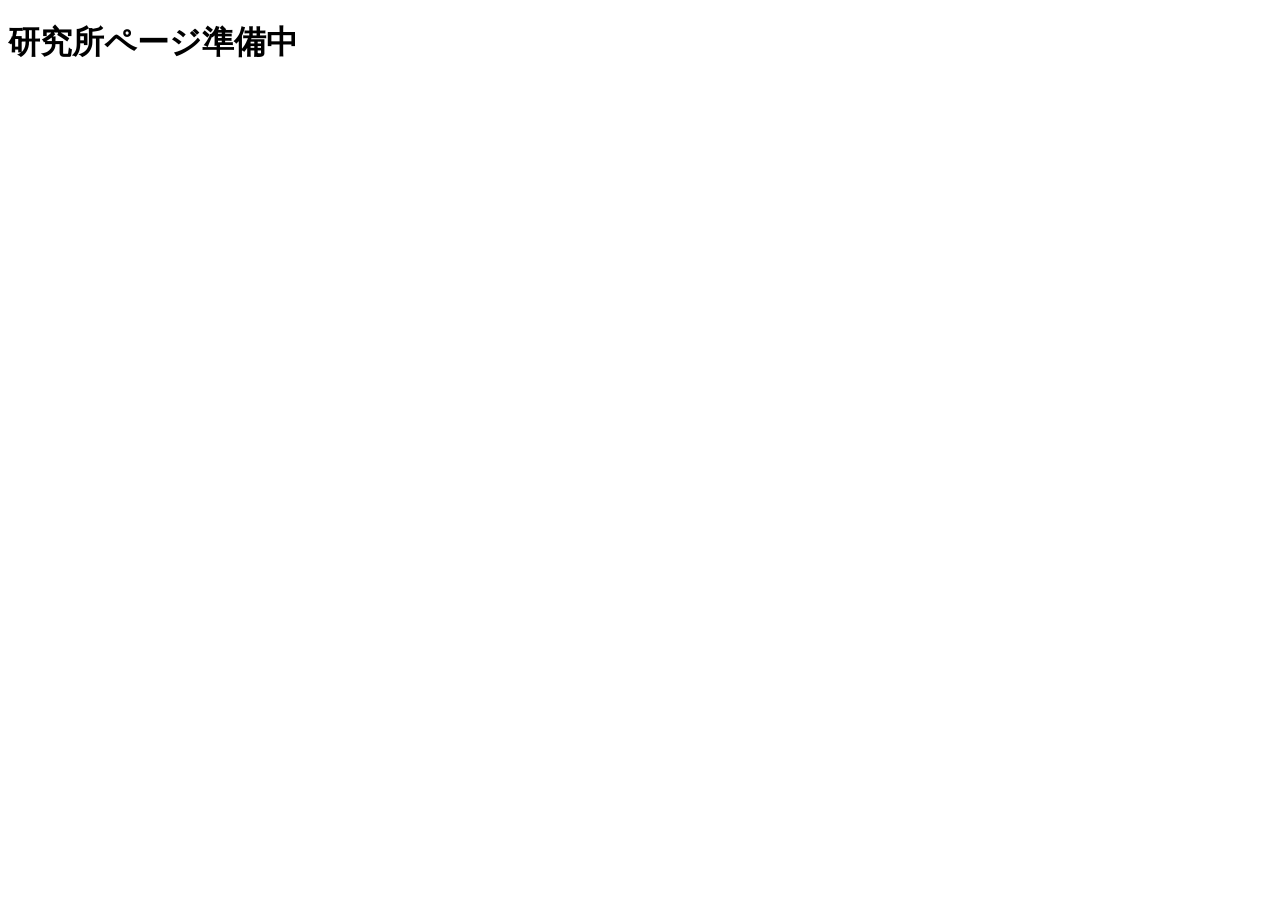
==== index.html @ 5fec9b0f "Add initial HTML structure for research page" ====
<!DOCTYPE html>
<html lang="ja">
<head>
  <meta charset="UTF-8">
  <meta name="viewport" content="width=device-width, initial-scale=1">
  <title>研究所ページ</title>
</head>
<body>
  <h1>研究所ページ準備中</h1>
</body>
</html>
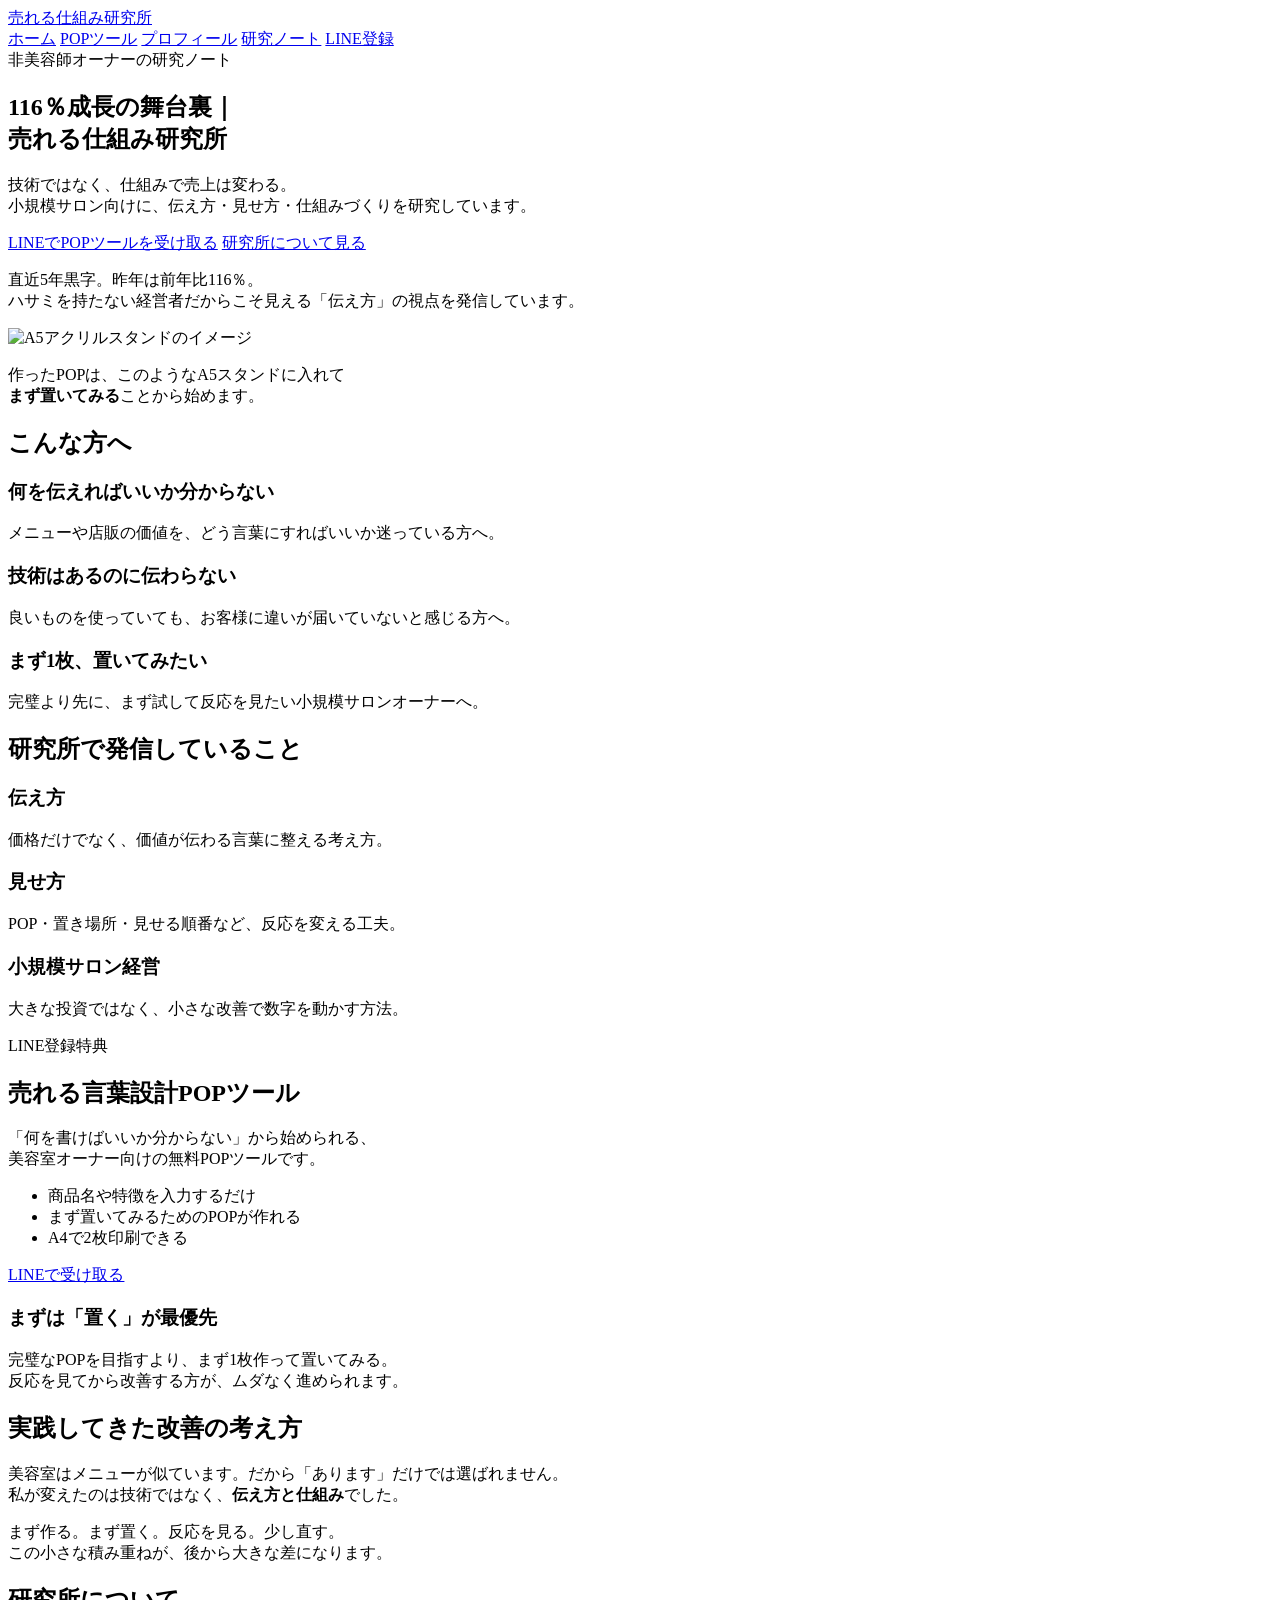
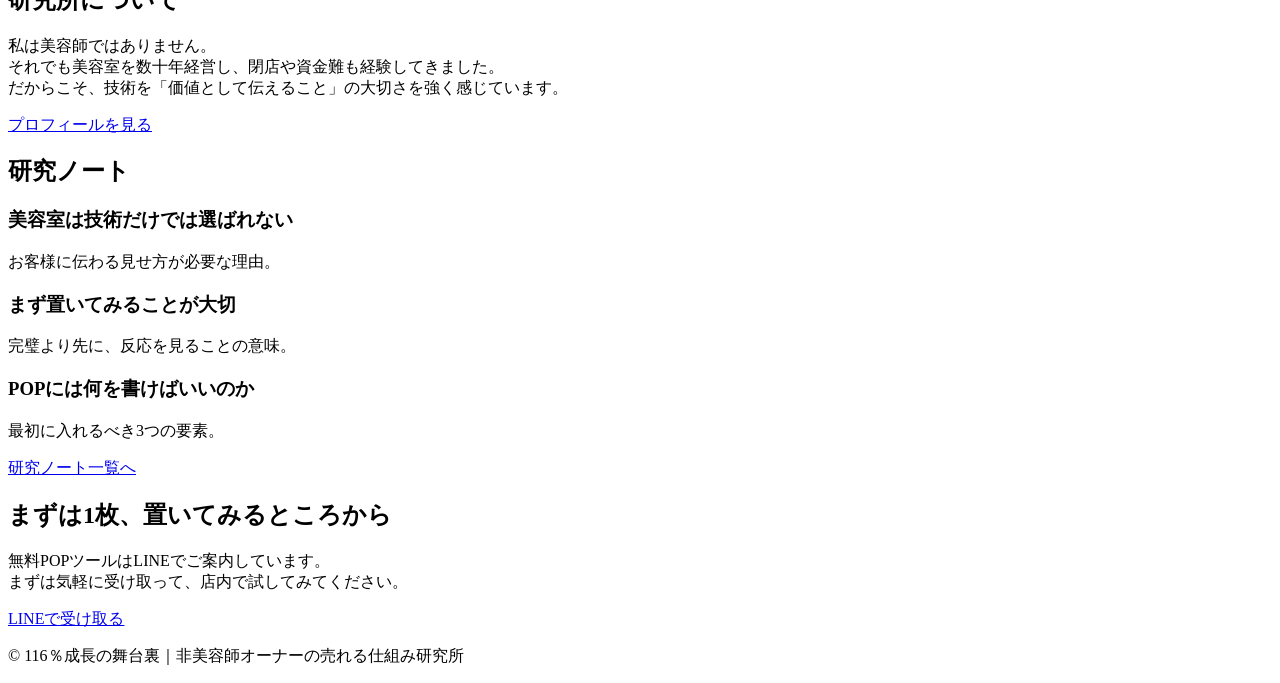
==== commit a736cc92: "Revise index.html with new title and content Updated the title and added a meta description for SEO." ====
--- a/index.html
+++ b/index.html
@@ -3,9 +3,194 @@
 <head>
   <meta charset="UTF-8">
   <meta name="viewport" content="width=device-width, initial-scale=1">
-  <title>研究所ページ</title>
+  <title>116％成長の舞台裏｜非美容師オーナーの売れる仕組み研究所</title>
+  <meta name="description" content="非美容師オーナーの売れる仕組み研究所。小規模サロン向けに、伝え方・見せ方・仕組みづくりを研究しています。">
+  <link rel="stylesheet" href="styles.css">
 </head>
 <body>
-  <h1>研究所ページ準備中</h1>
+  <header class="site-header">
+    <div class="container header-inner">
+      <a href="index.html" class="logo">売れる仕組み研究所</a>
+      <nav class="nav">
+        <a href="index.html">ホーム</a>
+        <a href="pop-tool.html">POPツール</a>
+        <a href="profile.html">プロフィール</a>
+        <a href="blog.html">研究ノート</a>
+        <a href="line.html">LINE登録</a>
+      </nav>
+    </div>
+  </header>
+
+  <main>
+    <section class="hero">
+      <div class="container hero-grid">
+        <div class="hero-text">
+          <span class="badge">非美容師オーナーの研究ノート</span>
+          <h1>116％成長の舞台裏｜<br>売れる仕組み研究所</h1>
+          <p class="hero-lead">
+            技術ではなく、仕組みで売上は変わる。<br>
+            小規模サロン向けに、伝え方・見せ方・仕組みづくりを研究しています。
+          </p>
+
+          <div class="hero-buttons">
+            <a class="btn btn-line" href="line.html">LINEでPOPツールを受け取る</a>
+            <a class="btn btn-sub" href="profile.html">研究所について見る</a>
+          </div>
+
+          <p class="hero-note">
+            直近5年黒字。昨年は前年比116％。<br>
+            ハサミを持たない経営者だからこそ見える「伝え方」の視点を発信しています。
+          </p>
+        </div>
+
+        <div class="hero-visual">
+          <img src="images/acrylic-stand.png" alt="A5アクリルスタンドのイメージ">
+          <p>
+            作ったPOPは、このようなA5スタンドに入れて<br>
+            <strong>まず置いてみる</strong>ことから始めます。
+          </p>
+        </div>
+      </div>
+    </section>
+
+    <section class="section">
+      <div class="container">
+        <h2 class="section-title">こんな方へ</h2>
+        <div class="card-grid">
+          <div class="card">
+            <h3>何を伝えればいいか分からない</h3>
+            <p>メニューや店販の価値を、どう言葉にすればいいか迷っている方へ。</p>
+          </div>
+          <div class="card">
+            <h3>技術はあるのに伝わらない</h3>
+            <p>良いものを使っていても、お客様に違いが届いていないと感じる方へ。</p>
+          </div>
+          <div class="card">
+            <h3>まず1枚、置いてみたい</h3>
+            <p>完璧より先に、まず試して反応を見たい小規模サロンオーナーへ。</p>
+          </div>
+        </div>
+      </div>
+    </section>
+
+    <section class="section section-soft">
+      <div class="container">
+        <h2 class="section-title">研究所で発信していること</h2>
+        <div class="card-grid">
+          <div class="card">
+            <h3>伝え方</h3>
+            <p>価格だけでなく、価値が伝わる言葉に整える考え方。</p>
+          </div>
+          <div class="card">
+            <h3>見せ方</h3>
+            <p>POP・置き場所・見せる順番など、反応を変える工夫。</p>
+          </div>
+          <div class="card">
+            <h3>小規模サロン経営</h3>
+            <p>大きな投資ではなく、小さな改善で数字を動かす方法。</p>
+          </div>
+        </div>
+      </div>
+    </section>
+
+    <section class="section">
+      <div class="container feature-grid">
+        <div class="feature-text">
+          <span class="badge">LINE登録特典</span>
+          <h2 class="section-title left">売れる言葉設計POPツール</h2>
+          <p>
+            「何を書けばいいか分からない」から始められる、<br>
+            美容室オーナー向けの無料POPツールです。
+          </p>
+          <ul class="simple-list">
+            <li>商品名や特徴を入力するだけ</li>
+            <li>まず置いてみるためのPOPが作れる</li>
+            <li>A4で2枚印刷できる</li>
+          </ul>
+          <a class="btn btn-line" href="line.html">LINEで受け取る</a>
+        </div>
+
+        <div class="feature-box">
+          <h3>まずは「置く」が最優先</h3>
+          <p>
+            完璧なPOPを目指すより、まず1枚作って置いてみる。<br>
+            反応を見てから改善する方が、ムダなく進められます。
+          </p>
+        </div>
+      </div>
+    </section>
+
+    <section class="section section-soft">
+      <div class="container">
+        <h2 class="section-title">実践してきた改善の考え方</h2>
+        <div class="single-box">
+          <p>
+            美容室はメニューが似ています。だから「あります」だけでは選ばれません。<br>
+            私が変えたのは技術ではなく、<strong>伝え方と仕組み</strong>でした。
+          </p>
+          <p>
+            まず作る。まず置く。反応を見る。少し直す。<br>
+            この小さな積み重ねが、後から大きな差になります。
+          </p>
+        </div>
+      </div>
+    </section>
+
+    <section class="section">
+      <div class="container profile-teaser">
+        <div>
+          <h2 class="section-title left">研究所について</h2>
+          <p>
+            私は美容師ではありません。<br>
+            それでも美容室を数十年経営し、閉店や資金難も経験してきました。<br>
+            だからこそ、技術を「価値として伝えること」の大切さを強く感じています。
+          </p>
+          <a class="btn btn-sub" href="profile.html">プロフィールを見る</a>
+        </div>
+      </div>
+    </section>
+
+    <section class="section section-soft">
+      <div class="container">
+        <h2 class="section-title">研究ノート</h2>
+        <div class="card-grid">
+          <div class="card">
+            <h3>美容室は技術だけでは選ばれない</h3>
+            <p>お客様に伝わる見せ方が必要な理由。</p>
+          </div>
+          <div class="card">
+            <h3>まず置いてみることが大切</h3>
+            <p>完璧より先に、反応を見ることの意味。</p>
+          </div>
+          <div class="card">
+            <h3>POPには何を書けばいいのか</h3>
+            <p>最初に入れるべき3つの要素。</p>
+          </div>
+        </div>
+        <div class="center">
+          <a class="btn btn-sub" href="blog.html">研究ノート一覧へ</a>
+        </div>
+      </div>
+    </section>
+
+    <section class="section cta-final">
+      <div class="container">
+        <h2 class="section-title">まずは1枚、置いてみるところから</h2>
+        <p>
+          無料POPツールはLINEでご案内しています。<br>
+          まずは気軽に受け取って、店内で試してみてください。
+        </p>
+        <a class="btn btn-line" href="line.html">LINEで受け取る</a>
+      </div>
+    </section>
+  </main>
+
+  <footer class="site-footer">
+    <div class="container">
+      <p>© 116％成長の舞台裏｜非美容師オーナーの売れる仕組み研究所</p>
+    </div>
+  </footer>
+
+  <script src="script.js"></script>
 </body>
 </html>
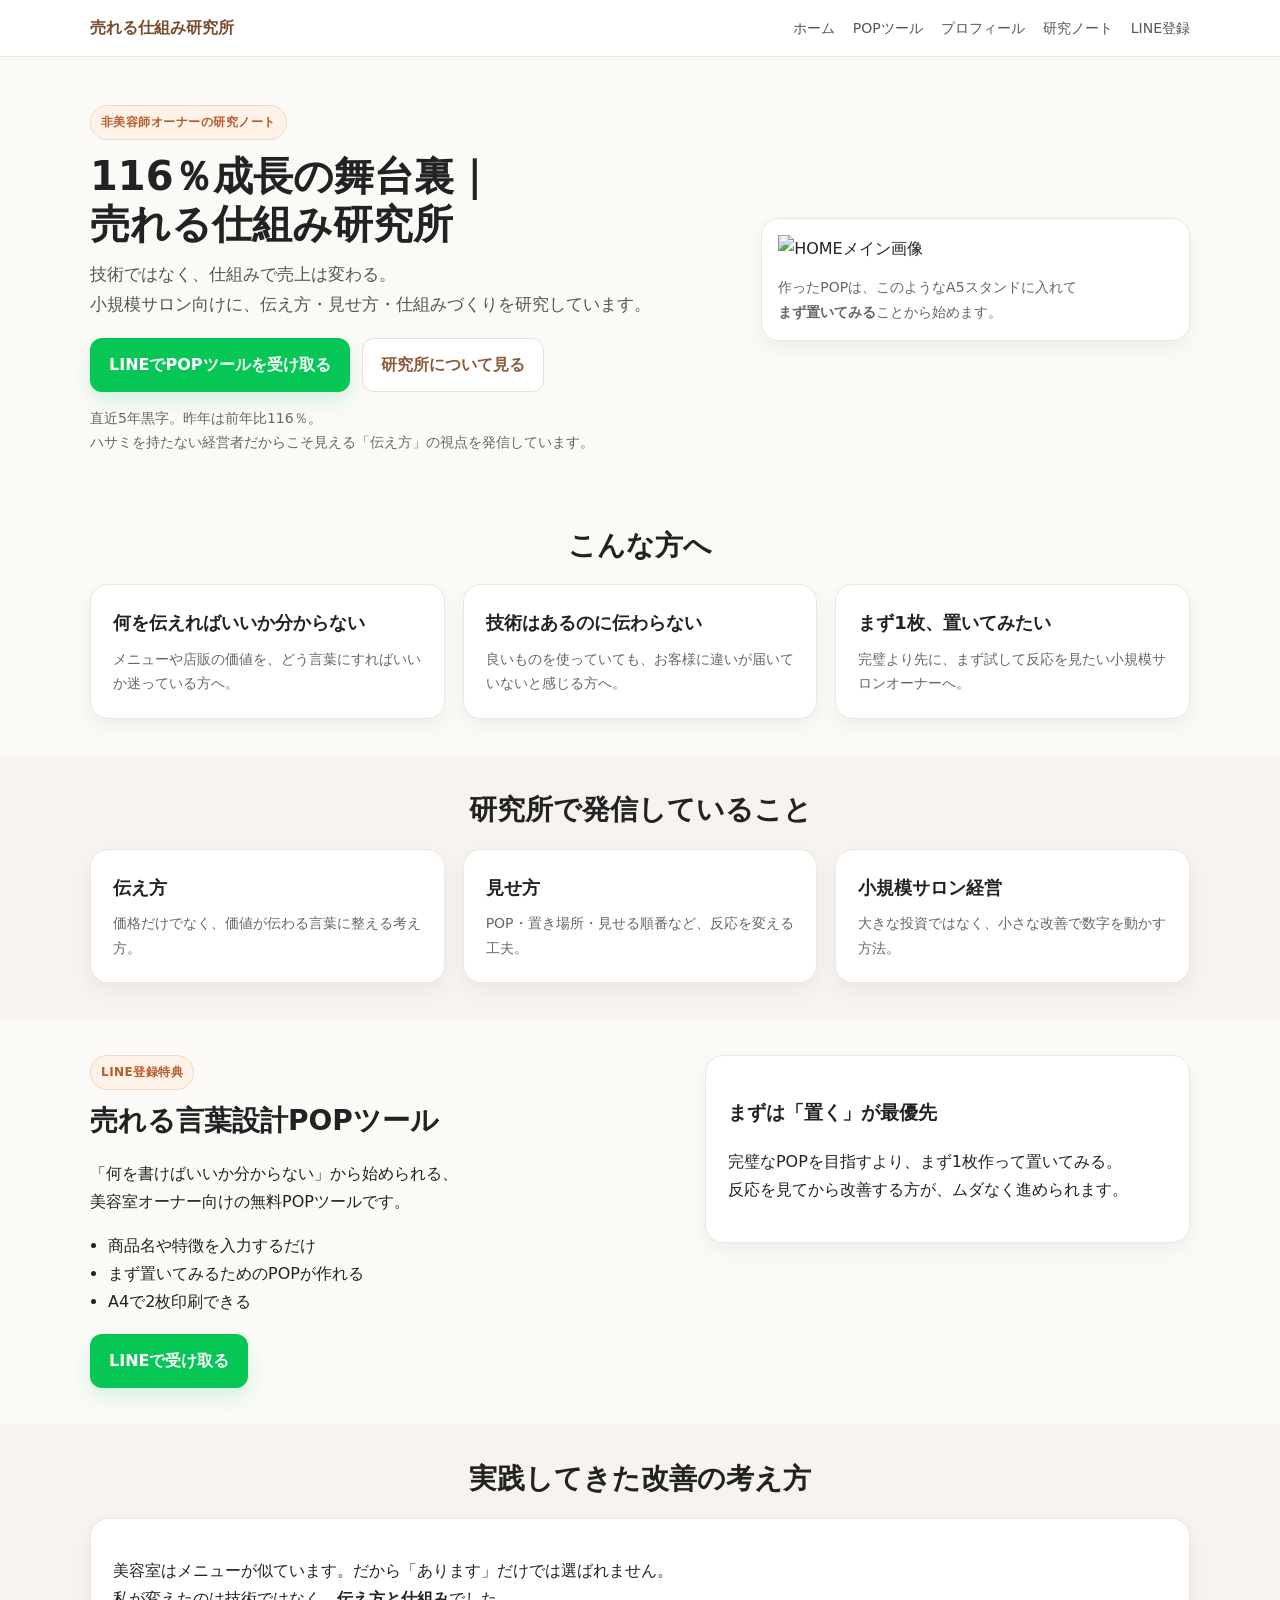
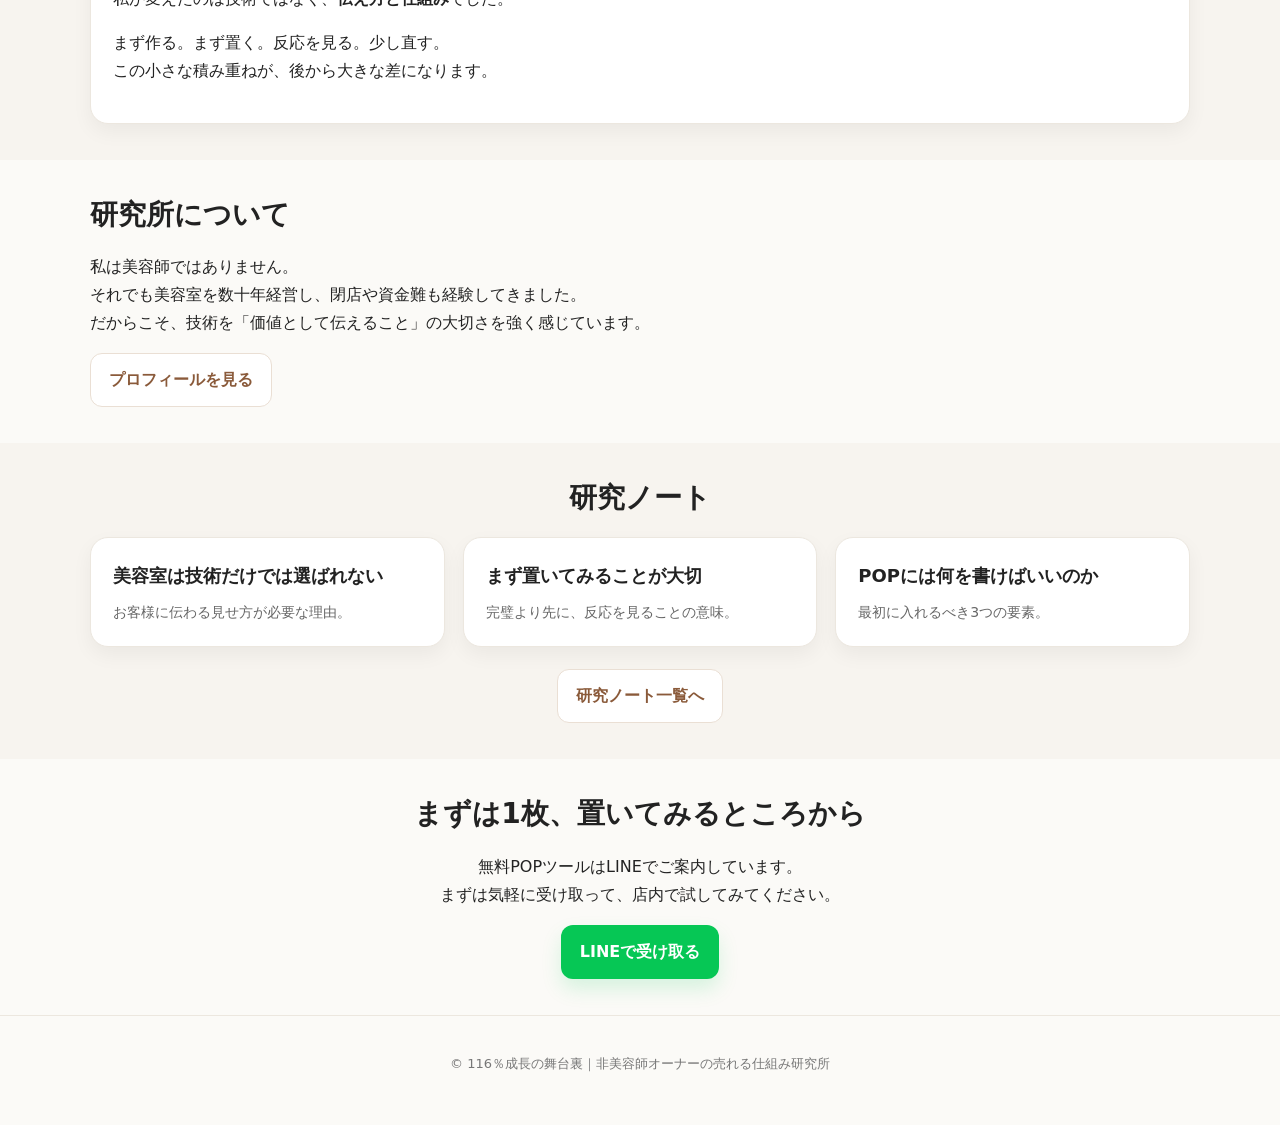
==== commit 6f6fce4d: "Update index.html" ====
--- a/index.html
+++ b/index.html
@@ -44,7 +44,7 @@
         </div>
 
         <div class="hero-visual">
-          <img src="images/acrylic-stand.png" alt="A5アクリルスタンドのイメージ">
+          <img src="images/home-main.png" alt="HOMEメイン画像">
           <p>
             作ったPOPは、このようなA5スタンドに入れて<br>
             <strong>まず置いてみる</strong>ことから始めます。
--- a/styles.css
+++ b/styles.css
@@ -0,0 +1,250 @@
+*{
+  box-sizing:border-box;
+}
+
+body{
+  margin:0;
+  font-family:system-ui,-apple-system,BlinkMacSystemFont,"Segoe UI","Hiragino Kaku Gothic ProN","Noto Sans JP",sans-serif;
+  color:#222;
+  background:#fbfaf7;
+  line-height:1.75;
+}
+
+a{
+  color:inherit;
+  text-decoration:none;
+}
+
+img{
+  max-width:100%;
+  display:block;
+}
+
+.container{
+  width:min(1100px, calc(100% - 32px));
+  margin:0 auto;
+}
+
+.site-header{
+  position:sticky;
+  top:0;
+  z-index:10;
+  background:rgba(255,255,255,.9);
+  backdrop-filter:blur(8px);
+  border-bottom:1px solid #ece7df;
+}
+
+.header-inner{
+  display:flex;
+  justify-content:space-between;
+  align-items:center;
+  padding:14px 0;
+  gap:20px;
+}
+
+.logo{
+  font-weight:800;
+  color:#7a4c2f;
+}
+
+.nav{
+  display:flex;
+  gap:18px;
+  flex-wrap:wrap;
+  font-size:14px;
+  color:#555;
+}
+
+.hero{
+  padding:48px 0 36px;
+}
+
+.hero-grid{
+  display:grid;
+  grid-template-columns:1.2fr .8fr;
+  gap:28px;
+  align-items:center;
+}
+
+.badge{
+  display:inline-block;
+  font-size:12px;
+  letter-spacing:.04em;
+  padding:6px 10px;
+  border-radius:999px;
+  background:#fff3e9;
+  border:1px solid #f0d7c4;
+  color:#b85b2e;
+  font-weight:700;
+  margin-bottom:12px;
+}
+
+h1{
+  margin:0 0 12px;
+  font-size:40px;
+  line-height:1.2;
+}
+
+.hero-lead{
+  font-size:17px;
+  color:#555;
+  margin:0 0 18px;
+}
+
+.hero-buttons{
+  display:flex;
+  gap:12px;
+  flex-wrap:wrap;
+  margin-bottom:14px;
+}
+
+.hero-note{
+  font-size:14px;
+  color:#666;
+  margin:0;
+}
+
+.hero-visual{
+  background:#fff;
+  border:1px solid #ece7df;
+  border-radius:18px;
+  padding:16px;
+  box-shadow:0 8px 20px rgba(0,0,0,.05);
+}
+
+.hero-visual p{
+  margin:12px 0 0;
+  font-size:14px;
+  color:#666;
+}
+
+.section{
+  padding:36px 0;
+}
+
+.section-soft{
+  background:#f7f4ef;
+}
+
+.section-title{
+  text-align:center;
+  font-size:28px;
+  margin:0 0 20px;
+  line-height:1.35;
+}
+
+.section-title.left{
+  text-align:left;
+}
+
+.card-grid{
+  display:grid;
+  grid-template-columns:repeat(3, 1fr);
+  gap:18px;
+}
+
+.card{
+  background:#fff;
+  border:1px solid #ece7df;
+  border-radius:18px;
+  padding:22px;
+  box-shadow:0 8px 20px rgba(0,0,0,.05);
+}
+
+.card h3{
+  margin:0 0 8px;
+  font-size:18px;
+}
+
+.card p{
+  margin:0;
+  color:#666;
+  font-size:14px;
+}
+
+.feature-grid{
+  display:grid;
+  grid-template-columns:1.1fr .9fr;
+  gap:22px;
+  align-items:start;
+}
+
+.feature-box,
+.single-box{
+  background:#fff;
+  border:1px solid #ece7df;
+  border-radius:18px;
+  padding:22px;
+  box-shadow:0 8px 20px rgba(0,0,0,.05);
+}
+
+.simple-list{
+  padding-left:18px;
+  margin:12px 0 18px;
+}
+
+.profile-teaser{
+  display:grid;
+  grid-template-columns:1fr;
+}
+
+.btn{
+  display:inline-flex;
+  align-items:center;
+  justify-content:center;
+  min-height:46px;
+  padding:12px 18px;
+  border-radius:12px;
+  font-weight:800;
+  border:1px solid transparent;
+}
+
+.btn-line{
+  background:#06c755;
+  color:#fff;
+  box-shadow:0 10px 20px rgba(6,199,85,.15);
+}
+
+.btn-sub{
+  background:#fff;
+  border-color:#eadfd4;
+  color:#8a5a3a;
+}
+
+.center{
+  text-align:center;
+  margin-top:22px;
+}
+
+.cta-final{
+  text-align:center;
+}
+
+.site-footer{
+  border-top:1px solid #ece7df;
+  padding:24px 0 36px;
+  text-align:center;
+  font-size:13px;
+  color:#777;
+}
+
+@media (max-width: 900px){
+  .hero-grid,
+  .feature-grid,
+  .card-grid{
+    grid-template-columns:1fr;
+  }
+
+  h1{
+    font-size:32px;
+  }
+
+  .section-title{
+    font-size:24px;
+  }
+
+  .header-inner{
+    align-items:flex-start;
+    flex-direction:column;
+  }
+}
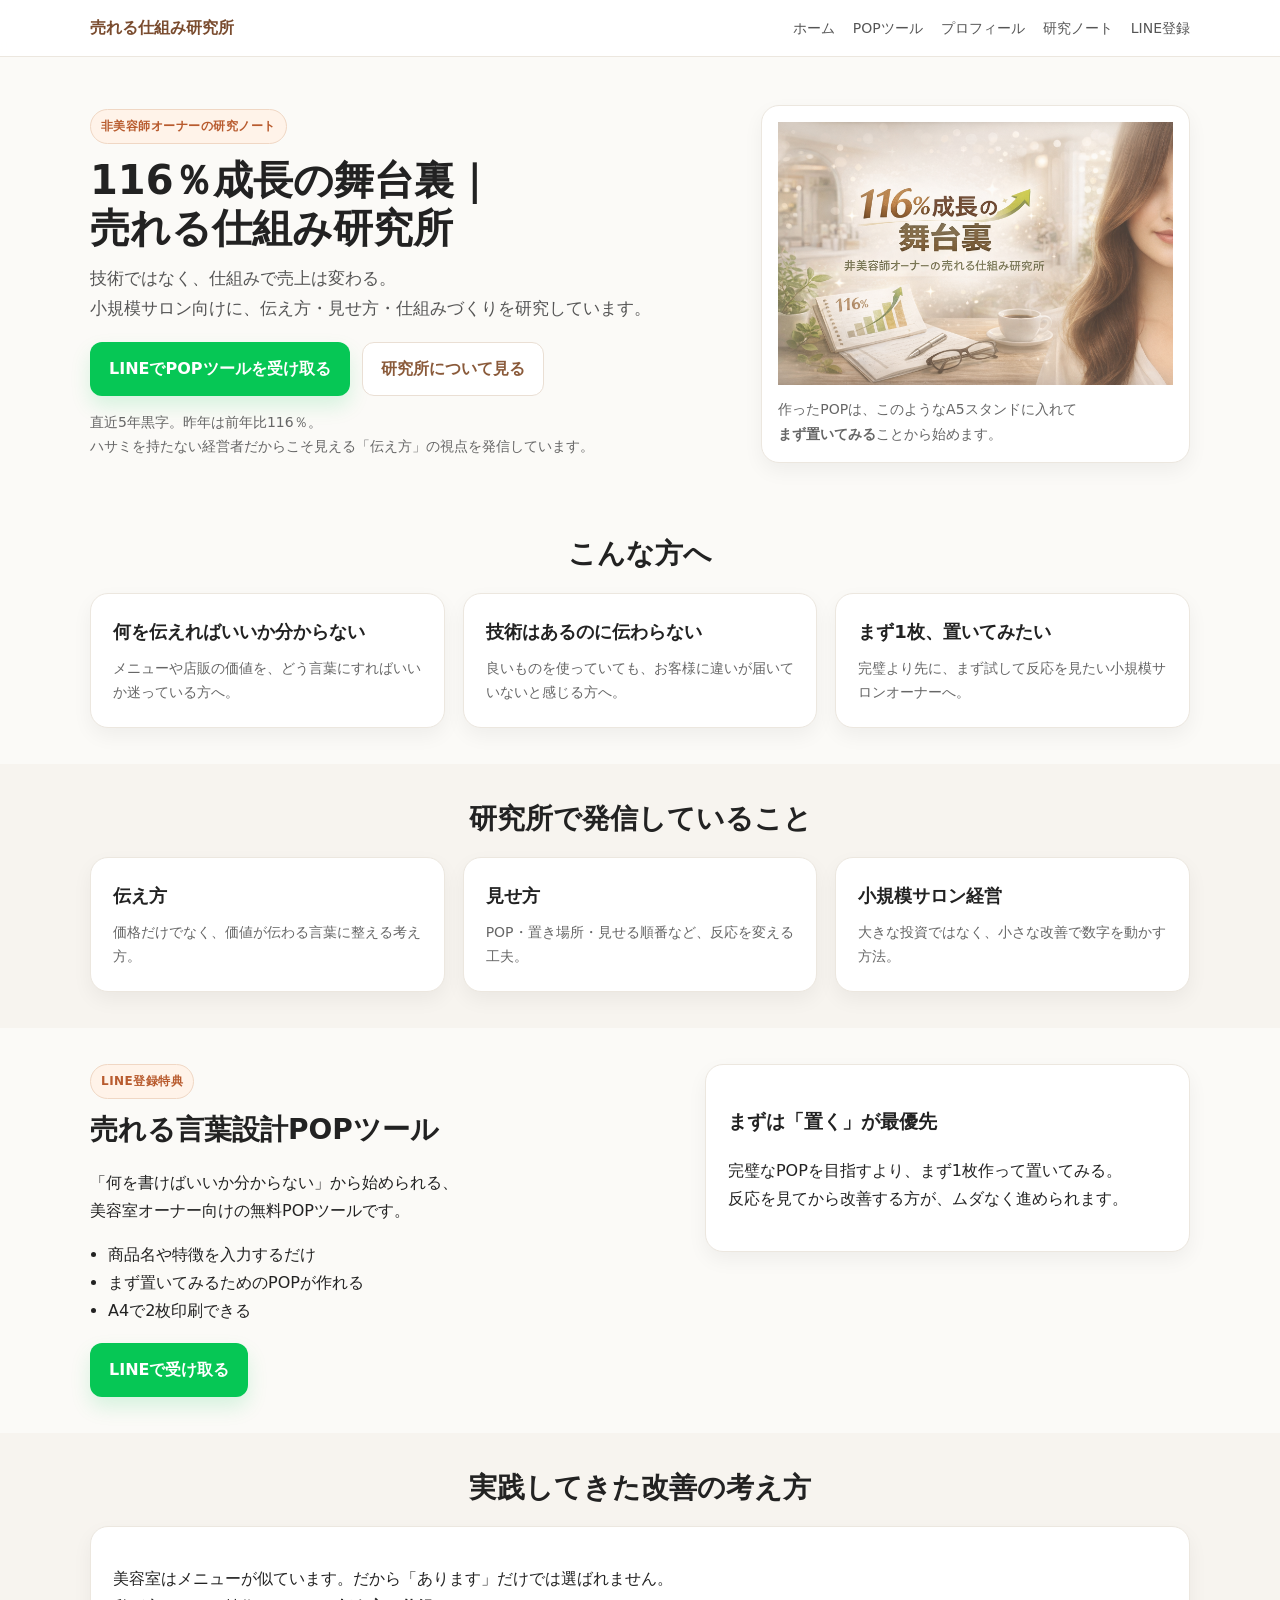
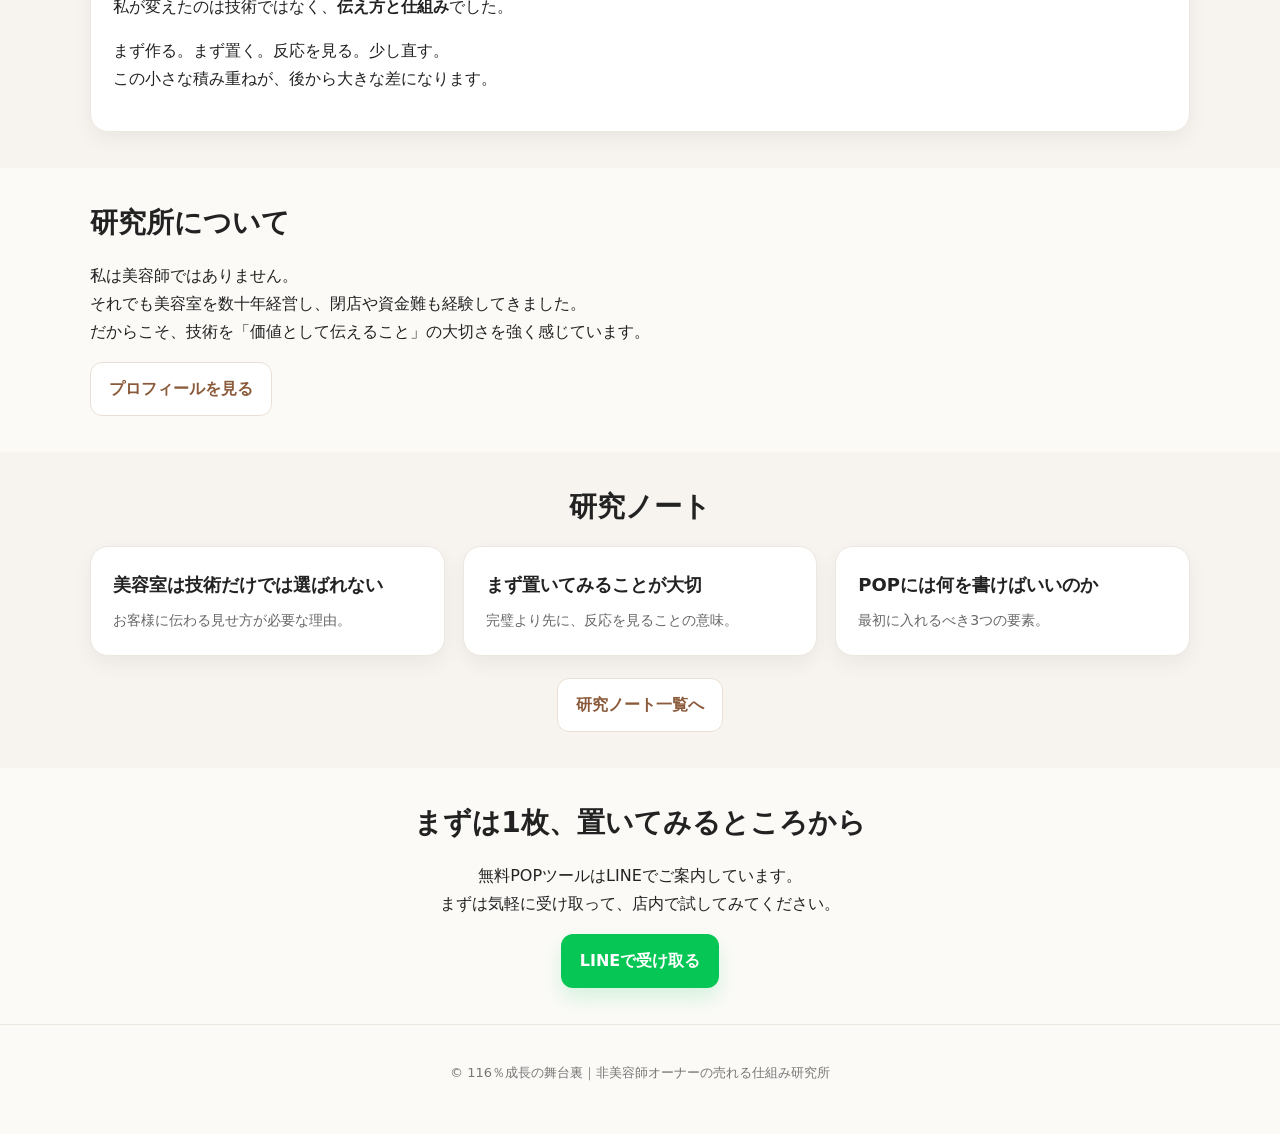
==== commit 50ae2012: "Update index.html" ====
--- a/index.html
+++ b/index.html
@@ -44,7 +44,7 @@
         </div>
 
         <div class="hero-visual">
-          <img src="images/home-main.png" alt="HOMEメイン画像">
+          <img src="images/home-main.png" alt="売れる仕組み研究所のメイン画像">
           <p>
             作ったPOPは、このようなA5スタンドに入れて<br>
             <strong>まず置いてみる</strong>ことから始めます。
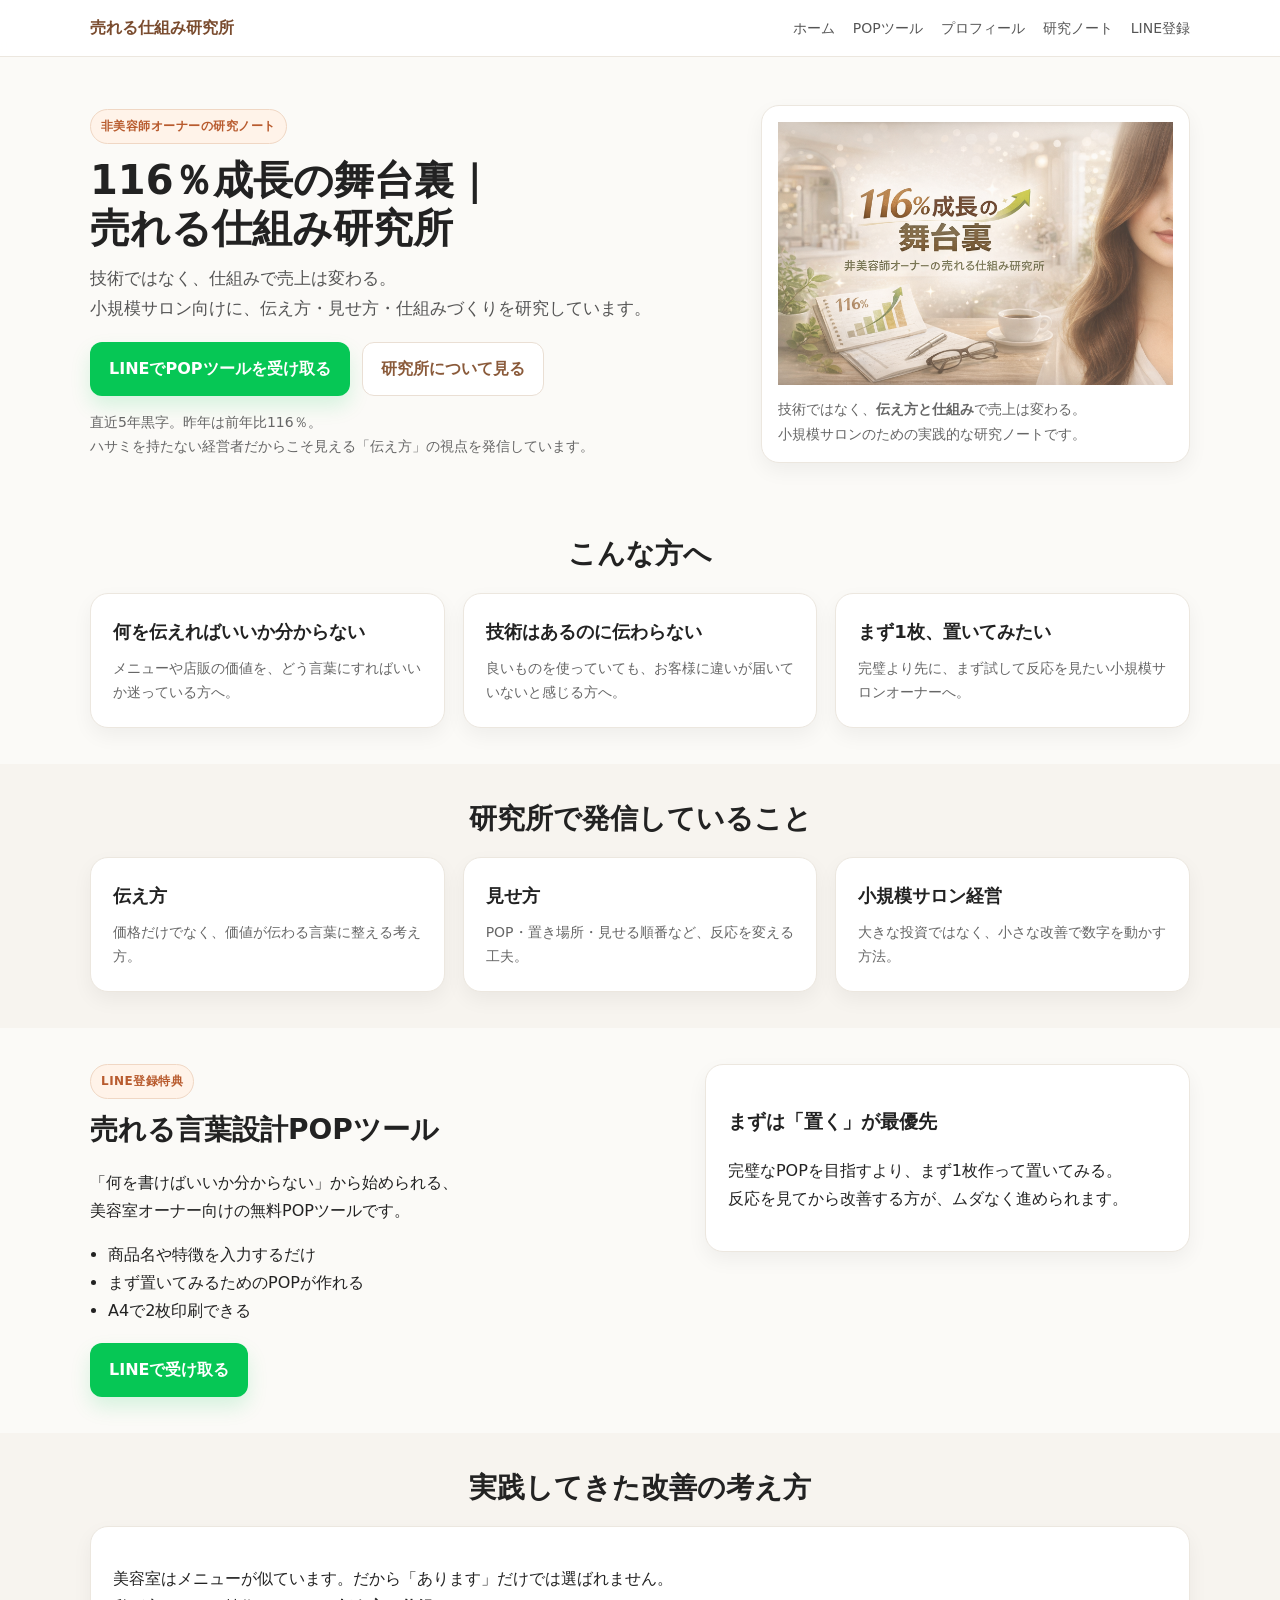
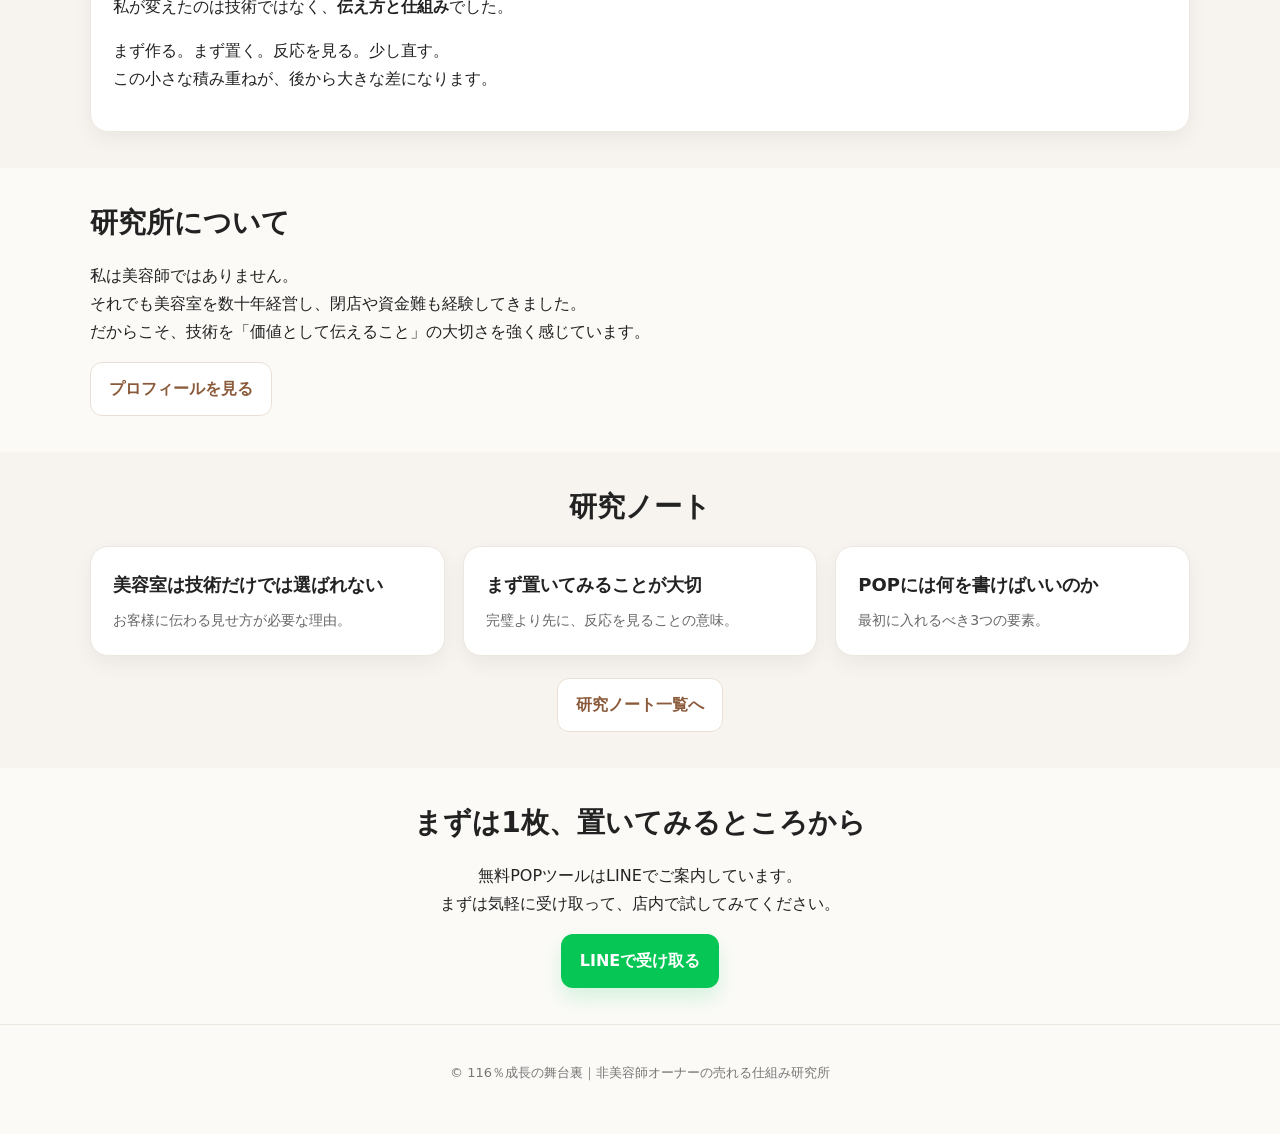
==== commit 7c968090: "Update index.html" ====
--- a/index.html
+++ b/index.html
@@ -44,12 +44,12 @@
         </div>
 
         <div class="hero-visual">
-          <img src="images/home-main.png" alt="売れる仕組み研究所のメイン画像">
-          <p>
-            作ったPOPは、このようなA5スタンドに入れて<br>
-            <strong>まず置いてみる</strong>ことから始めます。
-          </p>
-        </div>
+  <img src="images/home-main.png" alt="売れる仕組み研究所のメイン画像">
+  <p>
+    技術ではなく、<strong>伝え方と仕組み</strong>で売上は変わる。<br>
+    小規模サロンのための実践的な研究ノートです。
+  </p>
+</div>
       </div>
     </section>
 
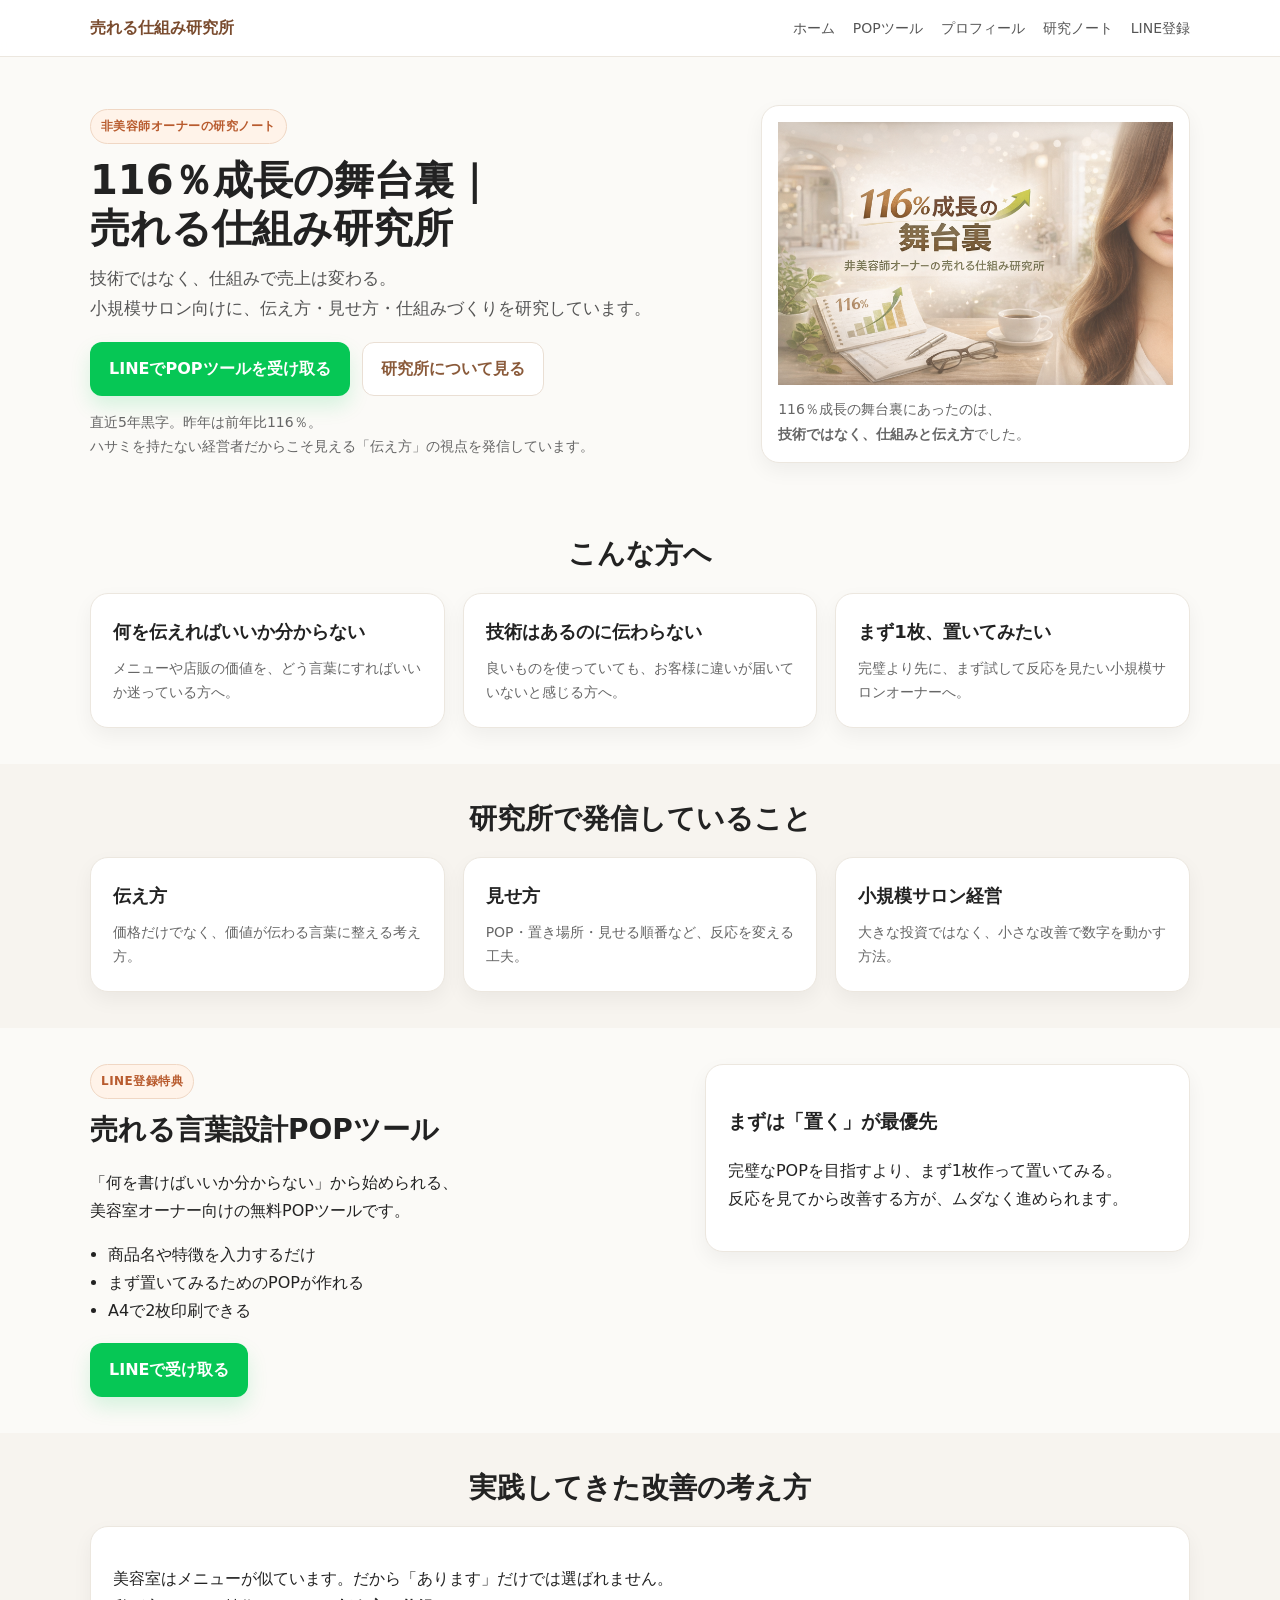
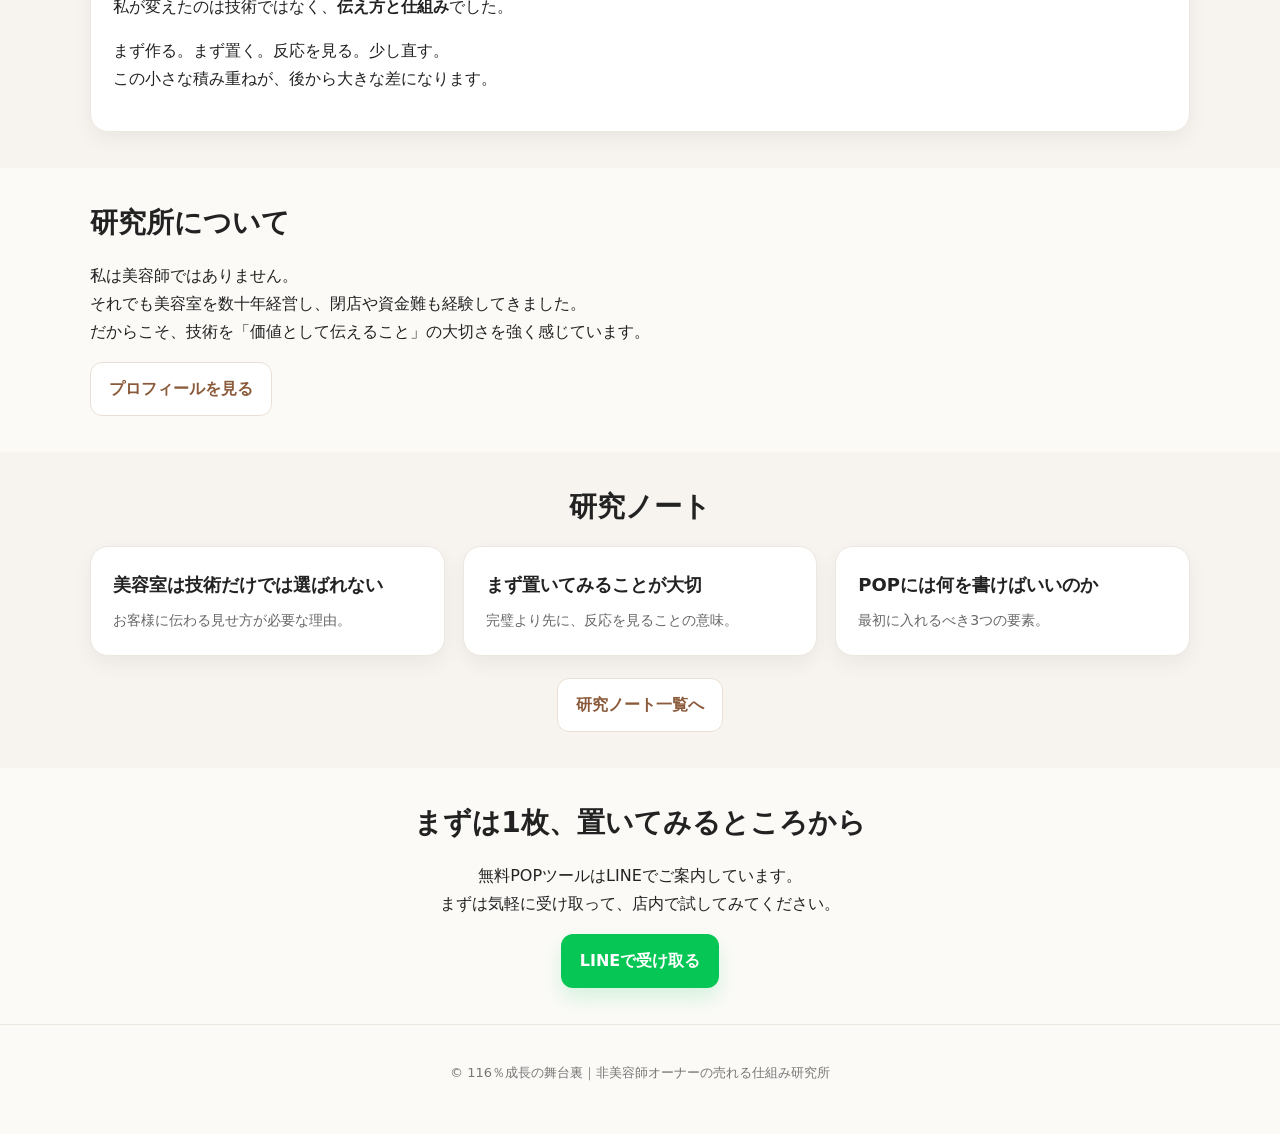
==== commit 6c1919dd: "Revise hero visual text for clarity and impact Updated text in the hero visual section to emphasize " ====
--- a/index.html
+++ b/index.html
@@ -46,9 +46,9 @@
         <div class="hero-visual">
   <img src="images/home-main.png" alt="売れる仕組み研究所のメイン画像">
   <p>
-    技術ではなく、<strong>伝え方と仕組み</strong>で売上は変わる。<br>
-    小規模サロンのための実践的な研究ノートです。
-  </p>
+  116％成長の舞台裏にあったのは、<br>
+  <strong>技術ではなく、仕組みと伝え方</strong>でした。
+</p>
 </div>
       </div>
     </section>
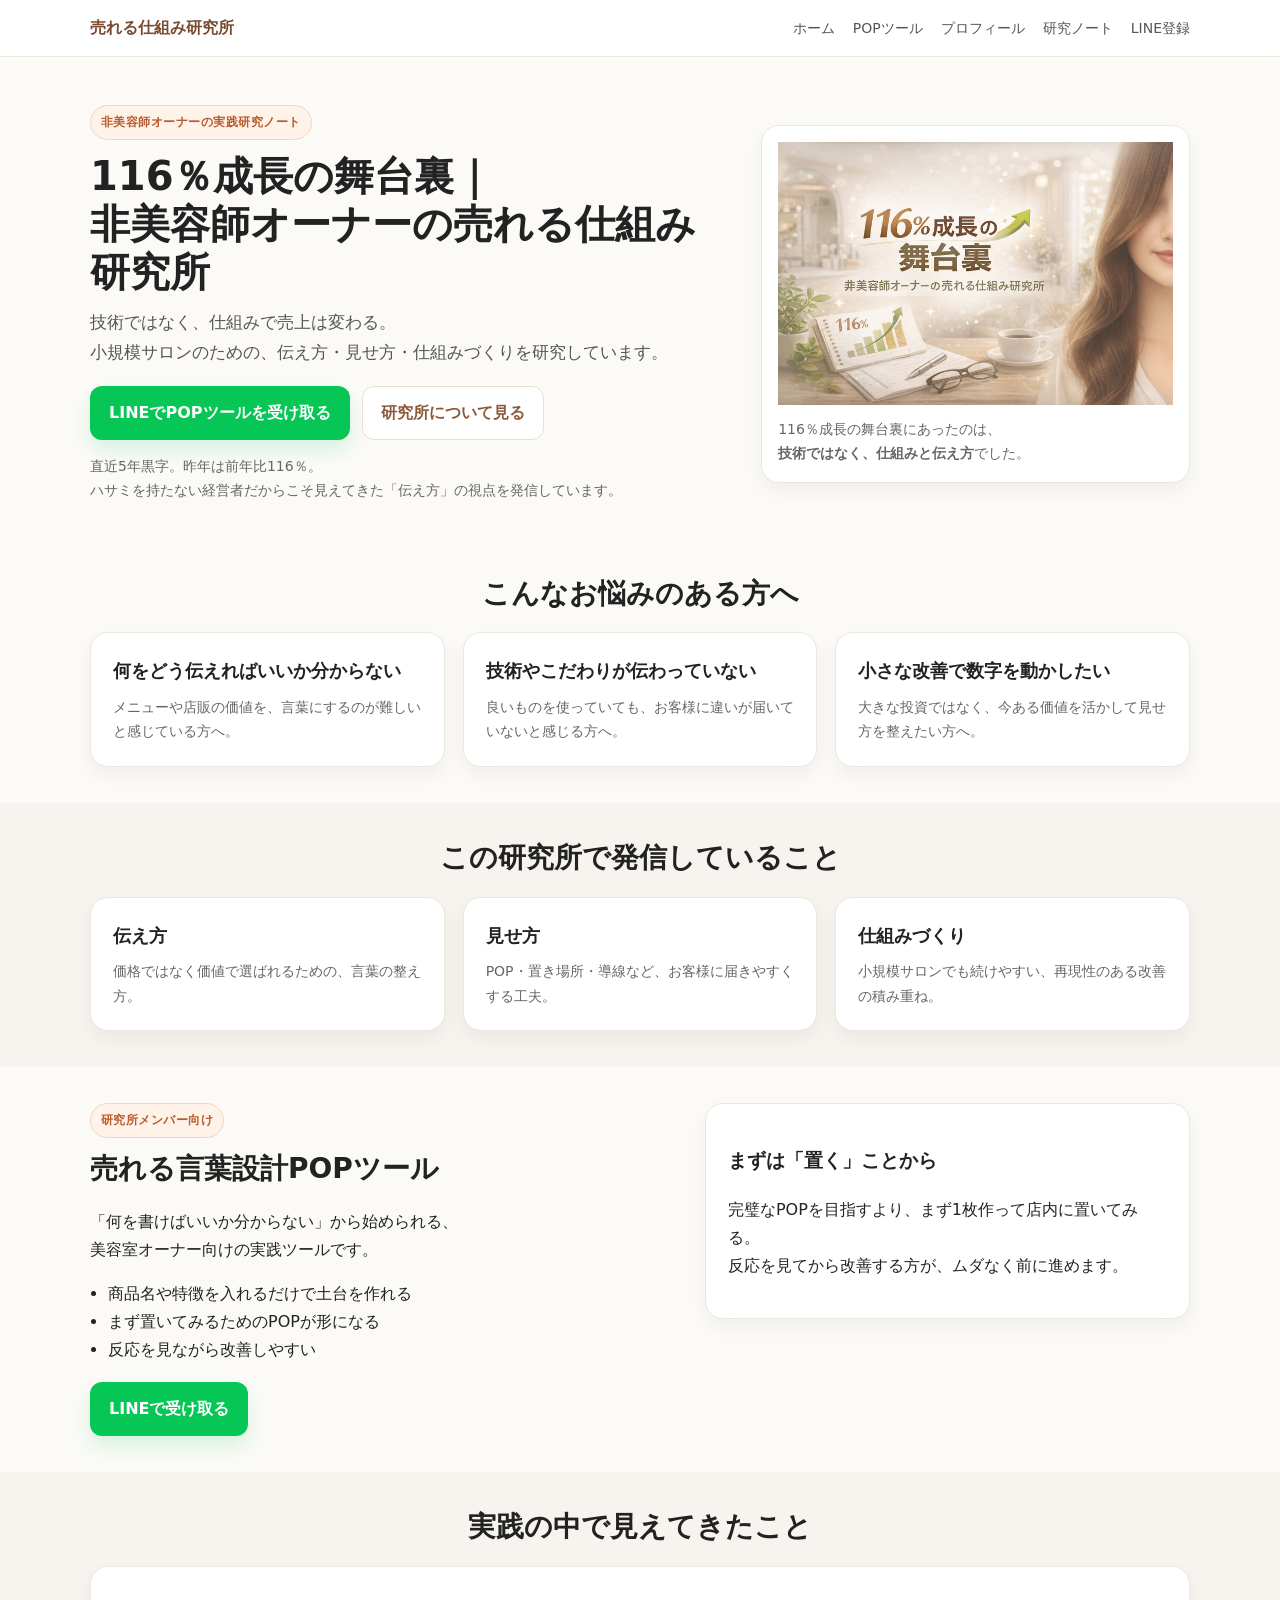
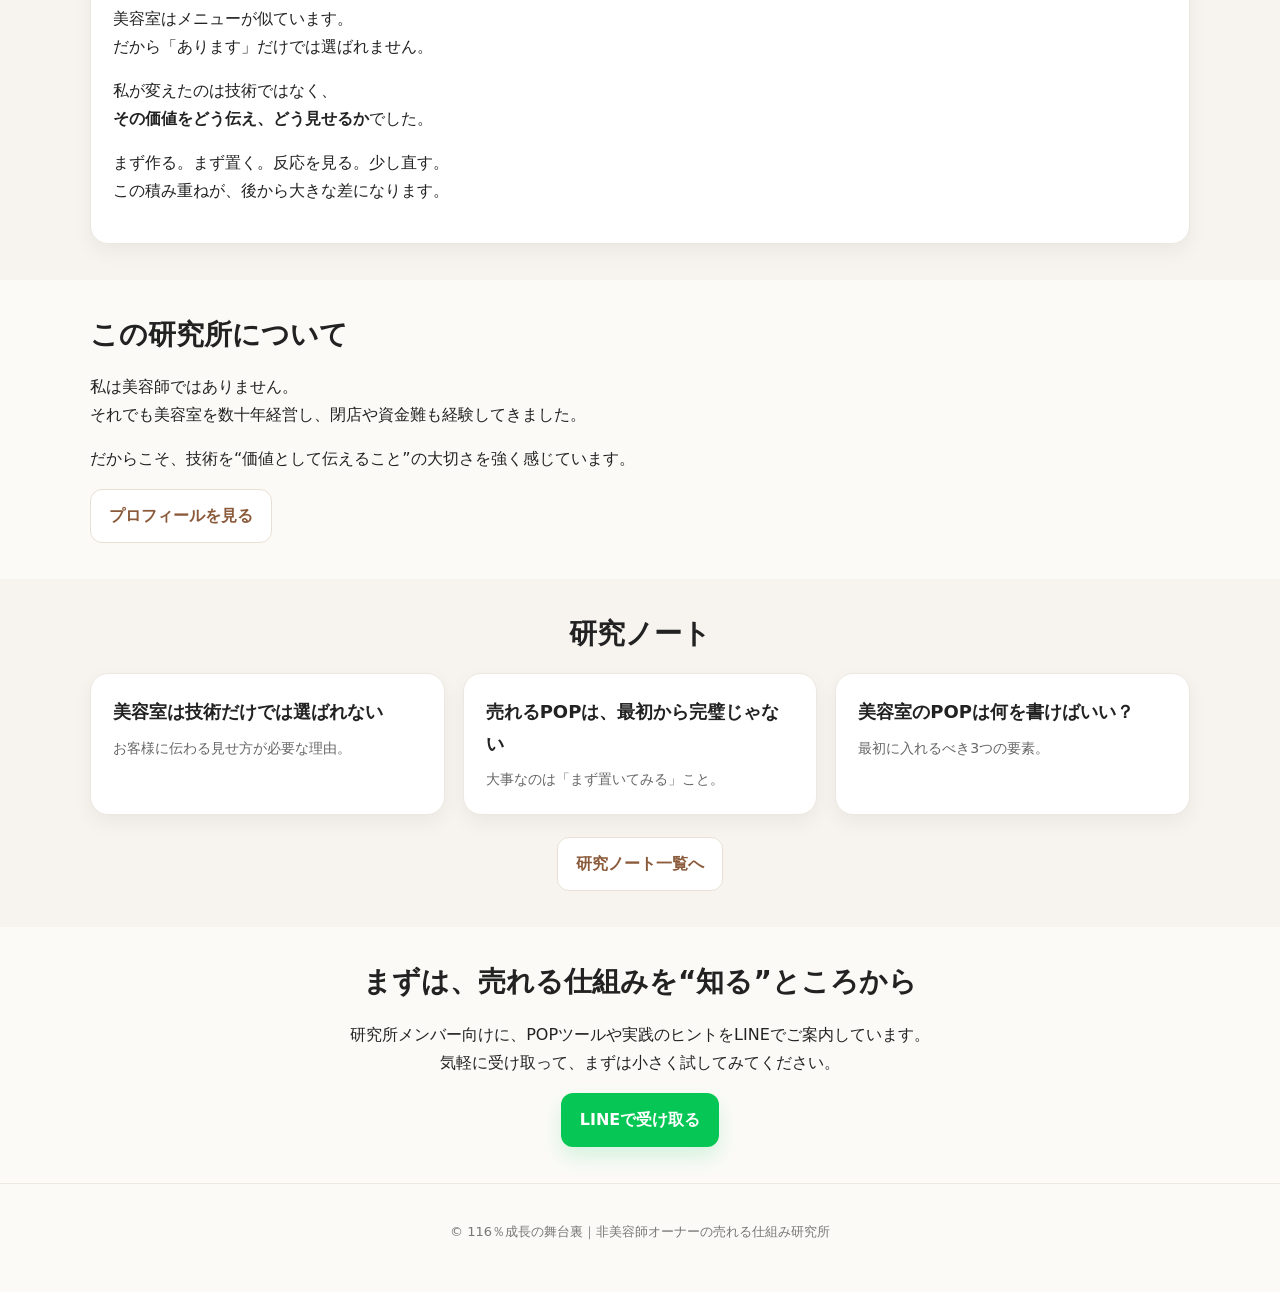
==== commit 289b23f3: "Update index.html" ====
--- a/index.html
+++ b/index.html
@@ -25,11 +25,11 @@
     <section class="hero">
       <div class="container hero-grid">
         <div class="hero-text">
-          <span class="badge">非美容師オーナーの研究ノート</span>
-          <h1>116％成長の舞台裏｜<br>売れる仕組み研究所</h1>
+          <span class="badge">非美容師オーナーの実践研究ノート</span>
+          <h1>116％成長の舞台裏｜<br>非美容師オーナーの売れる仕組み研究所</h1>
           <p class="hero-lead">
             技術ではなく、仕組みで売上は変わる。<br>
-            小規模サロン向けに、伝え方・見せ方・仕組みづくりを研究しています。
+            小規模サロンのための、伝え方・見せ方・仕組みづくりを研究しています。
           </p>
 
           <div class="hero-buttons">
@@ -39,35 +39,35 @@
 
           <p class="hero-note">
             直近5年黒字。昨年は前年比116％。<br>
-            ハサミを持たない経営者だからこそ見える「伝え方」の視点を発信しています。
+            ハサミを持たない経営者だからこそ見えてきた「伝え方」の視点を発信しています。
           </p>
         </div>
 
         <div class="hero-visual">
-  <img src="images/home-main.png" alt="売れる仕組み研究所のメイン画像">
-  <p>
-  116％成長の舞台裏にあったのは、<br>
-  <strong>技術ではなく、仕組みと伝え方</strong>でした。
-</p>
-</div>
+          <img src="images/home-main.png" alt="売れる仕組み研究所のメイン画像">
+          <p>
+            116％成長の舞台裏にあったのは、<br>
+            <strong>技術ではなく、仕組みと伝え方</strong>でした。
+          </p>
+        </div>
       </div>
     </section>
 
     <section class="section">
       <div class="container">
-        <h2 class="section-title">こんな方へ</h2>
+        <h2 class="section-title">こんなお悩みのある方へ</h2>
         <div class="card-grid">
           <div class="card">
-            <h3>何を伝えればいいか分からない</h3>
-            <p>メニューや店販の価値を、どう言葉にすればいいか迷っている方へ。</p>
-          </div>
-          <div class="card">
-            <h3>技術はあるのに伝わらない</h3>
+            <h3>何をどう伝えればいいか分からない</h3>
+            <p>メニューや店販の価値を、言葉にするのが難しいと感じている方へ。</p>
+          </div>
+          <div class="card">
+            <h3>技術やこだわりが伝わっていない</h3>
             <p>良いものを使っていても、お客様に違いが届いていないと感じる方へ。</p>
           </div>
           <div class="card">
-            <h3>まず1枚、置いてみたい</h3>
-            <p>完璧より先に、まず試して反応を見たい小規模サロンオーナーへ。</p>
+            <h3>小さな改善で数字を動かしたい</h3>
+            <p>大きな投資ではなく、今ある価値を活かして見せ方を整えたい方へ。</p>
           </div>
         </div>
       </div>
@@ -75,19 +75,19 @@
 
     <section class="section section-soft">
       <div class="container">
-        <h2 class="section-title">研究所で発信していること</h2>
+        <h2 class="section-title">この研究所で発信していること</h2>
         <div class="card-grid">
           <div class="card">
             <h3>伝え方</h3>
-            <p>価格だけでなく、価値が伝わる言葉に整える考え方。</p>
+            <p>価格ではなく価値で選ばれるための、言葉の整え方。</p>
           </div>
           <div class="card">
             <h3>見せ方</h3>
-            <p>POP・置き場所・見せる順番など、反応を変える工夫。</p>
-          </div>
-          <div class="card">
-            <h3>小規模サロン経営</h3>
-            <p>大きな投資ではなく、小さな改善で数字を動かす方法。</p>
+            <p>POP・置き場所・導線など、お客様に届きやすくする工夫。</p>
+          </div>
+          <div class="card">
+            <h3>仕組みづくり</h3>
+            <p>小規模サロンでも続けやすい、再現性のある改善の積み重ね。</p>
           </div>
         </div>
       </div>
@@ -96,25 +96,25 @@
     <section class="section">
       <div class="container feature-grid">
         <div class="feature-text">
-          <span class="badge">LINE登録特典</span>
+          <span class="badge">研究所メンバー向け</span>
           <h2 class="section-title left">売れる言葉設計POPツール</h2>
           <p>
             「何を書けばいいか分からない」から始められる、<br>
-            美容室オーナー向けの無料POPツールです。
+            美容室オーナー向けの実践ツールです。
           </p>
           <ul class="simple-list">
-            <li>商品名や特徴を入力するだけ</li>
-            <li>まず置いてみるためのPOPが作れる</li>
-            <li>A4で2枚印刷できる</li>
+            <li>商品名や特徴を入れるだけで土台を作れる</li>
+            <li>まず置いてみるためのPOPが形になる</li>
+            <li>反応を見ながら改善しやすい</li>
           </ul>
           <a class="btn btn-line" href="line.html">LINEで受け取る</a>
         </div>
 
         <div class="feature-box">
-          <h3>まずは「置く」が最優先</h3>
-          <p>
-            完璧なPOPを目指すより、まず1枚作って置いてみる。<br>
-            反応を見てから改善する方が、ムダなく進められます。
+          <h3>まずは「置く」ことから</h3>
+          <p>
+            完璧なPOPを目指すより、まず1枚作って店内に置いてみる。<br>
+            反応を見てから改善する方が、ムダなく前に進めます。
           </p>
         </div>
       </div>
@@ -122,15 +122,19 @@
 
     <section class="section section-soft">
       <div class="container">
-        <h2 class="section-title">実践してきた改善の考え方</h2>
+        <h2 class="section-title">実践の中で見えてきたこと</h2>
         <div class="single-box">
           <p>
-            美容室はメニューが似ています。だから「あります」だけでは選ばれません。<br>
-            私が変えたのは技術ではなく、<strong>伝え方と仕組み</strong>でした。
+            美容室はメニューが似ています。<br>
+            だから「あります」だけでは選ばれません。
+          </p>
+          <p>
+            私が変えたのは技術ではなく、<br>
+            <strong>その価値をどう伝え、どう見せるか</strong>でした。
           </p>
           <p>
             まず作る。まず置く。反応を見る。少し直す。<br>
-            この小さな積み重ねが、後から大きな差になります。
+            この積み重ねが、後から大きな差になります。
           </p>
         </div>
       </div>
@@ -139,11 +143,13 @@
     <section class="section">
       <div class="container profile-teaser">
         <div>
-          <h2 class="section-title left">研究所について</h2>
+          <h2 class="section-title left">この研究所について</h2>
           <p>
             私は美容師ではありません。<br>
-            それでも美容室を数十年経営し、閉店や資金難も経験してきました。<br>
-            だからこそ、技術を「価値として伝えること」の大切さを強く感じています。
+            それでも美容室を数十年経営し、閉店や資金難も経験してきました。
+          </p>
+          <p>
+            だからこそ、技術を“価値として伝えること”の大切さを強く感じています。
           </p>
           <a class="btn btn-sub" href="profile.html">プロフィールを見る</a>
         </div>
@@ -159,11 +165,11 @@
             <p>お客様に伝わる見せ方が必要な理由。</p>
           </div>
           <div class="card">
-            <h3>まず置いてみることが大切</h3>
-            <p>完璧より先に、反応を見ることの意味。</p>
-          </div>
-          <div class="card">
-            <h3>POPには何を書けばいいのか</h3>
+            <h3>売れるPOPは、最初から完璧じゃない</h3>
+            <p>大事なのは「まず置いてみる」こと。</p>
+          </div>
+          <div class="card">
+            <h3>美容室のPOPは何を書けばいい？</h3>
             <p>最初に入れるべき3つの要素。</p>
           </div>
         </div>
@@ -175,10 +181,10 @@
 
     <section class="section cta-final">
       <div class="container">
-        <h2 class="section-title">まずは1枚、置いてみるところから</h2>
+        <h2 class="section-title">まずは、売れる仕組みを“知る”ところから</h2>
         <p>
-          無料POPツールはLINEでご案内しています。<br>
-          まずは気軽に受け取って、店内で試してみてください。
+          研究所メンバー向けに、POPツールや実践のヒントをLINEでご案内しています。<br>
+          気軽に受け取って、まずは小さく試してみてください。
         </p>
         <a class="btn btn-line" href="line.html">LINEで受け取る</a>
       </div>
